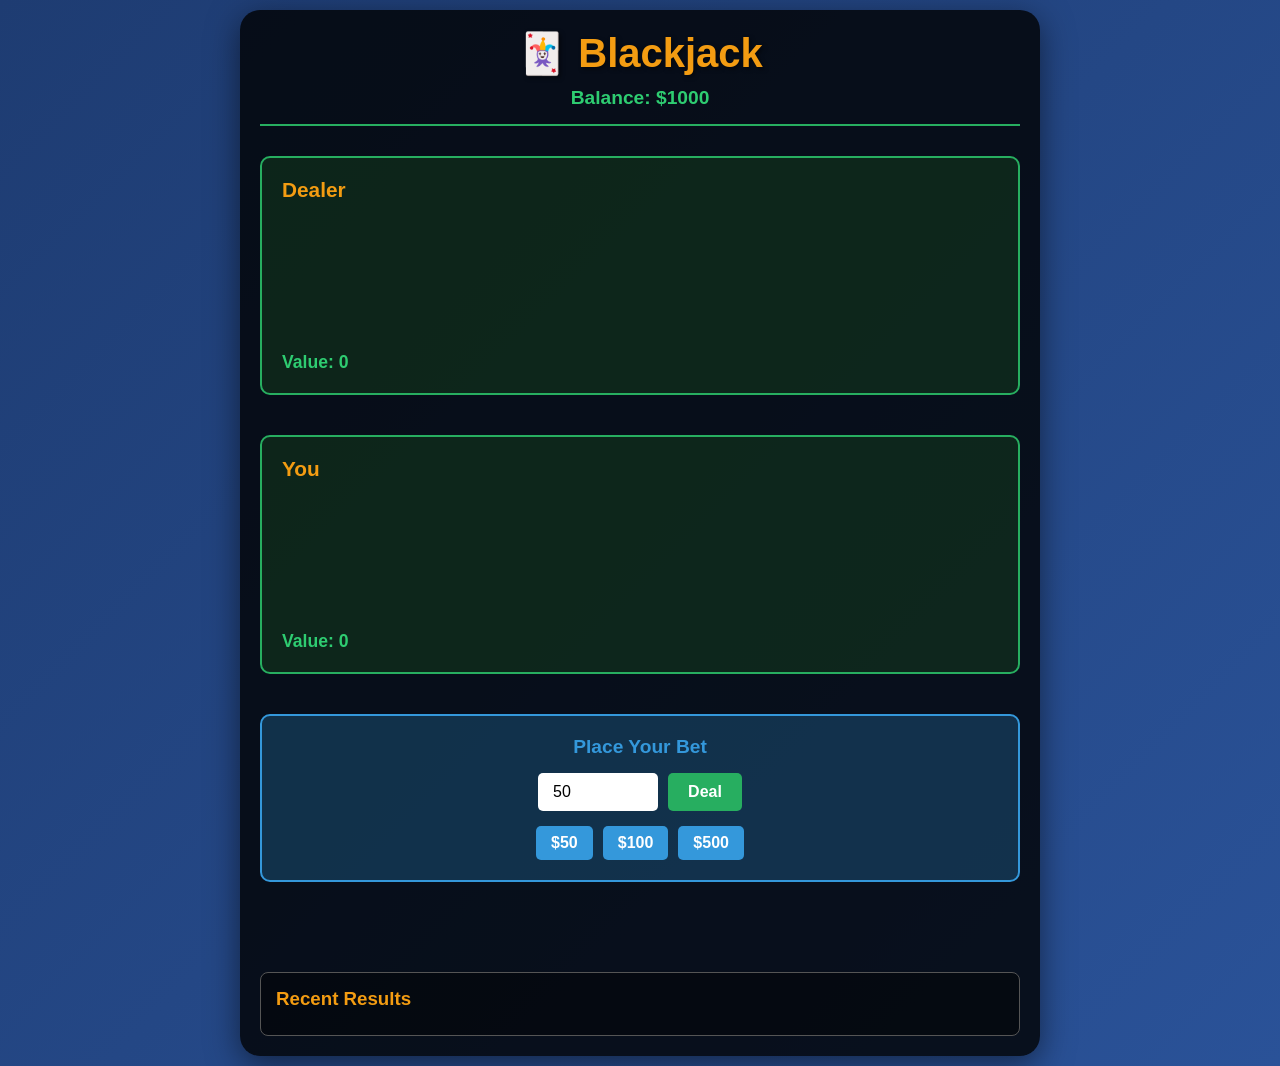
==== index.html @ cd7e7e2d "Add Blackjack game files to Ghjngg repository" ====
<!DOCTYPE html>
<html lang="en">
<head>
    <meta charset="UTF-8">
    <meta name="viewport" content="width=device-width, initial-scale=1.0">
    <title>Blackjack Game</title>
    <link rel="stylesheet" href="styles.css">
</head>
<body>
    <div class="container">
        <div class="header">
            <h1>🃏 Blackjack</h1>
            <div class="balance">
                <span>Balance: $<span id="balance">1000</span></span>
            </div>
        </div>

        <div class="game-area">
            <!-- Dealer Section -->
            <div class="dealer-section">
                <h2>Dealer</h2>
                <div class="cards dealer-cards" id="dealerCards"></div>
                <div class="hand-value">
                    Value: <span id="dealerValue">0</span>
                </div>
            </div>

            <!-- Player Section -->
            <div class="player-section">
                <h2>You</h2>
                <div class="cards player-cards" id="playerCards"></div>
                <div class="hand-value">
                    Value: <span id="playerValue">0</span>
                </div>
            </div>
        </div>

        <!-- Betting Section -->
        <div class="betting-section" id="bettingSection">
            <h3>Place Your Bet</h3>
            <div class="bet-input">
                <input type="number" id="betAmount" min="10" max="1000" value="50" step="10">
                <button onclick="placeBet()">Deal</button>
            </div>
            <div class="quick-bets">
                <button onclick="quickBet(50)">$50</button>
                <button onclick="quickBet(100)">$100</button>
                <button onclick="quickBet(500)">$500</button>
            </div>
        </div>

        <!-- Game Controls -->
        <div class="controls" id="gameControls" style="display: none;">
            <button onclick="hit()" class="btn-hit">Hit</button>
            <button onclick="stand()" class="btn-stand">Stand</button>
            <button onclick="resetGame()" class="btn-reset">New Game</button>
        </div>

        <!-- Result Message -->
        <div class="result-message" id="resultMessage"></div>

        <!-- History -->
        <div class="history">
            <h3>Recent Results</h3>
            <div id="history" class="history-list"></div>
        </div>
    </div>

    <script src="script.js"></script>
</body>
</html>
---- styles.css ----
* {
    margin: 0;
    padding: 0;
    box-sizing: border-box;
}

body {
    font-family: 'Arial', sans-serif;
    background: linear-gradient(135deg, #1e3c72 0%, #2a5298 100%);
    min-height: 100vh;
    display: flex;
    justify-content: center;
    align-items: center;
    padding: 10px;
}

.container {
    background: rgba(0, 0, 0, 0.8);
    border-radius: 20px;
    padding: 20px;
    max-width: 800px;
    width: 100%;
    box-shadow: 0 8px 32px rgba(0, 0, 0, 0.5);
    color: #fff;
}

.header {
    text-align: center;
    margin-bottom: 30px;
    border-bottom: 2px solid #27ae60;
    padding-bottom: 15px;
}

.header h1 {
    font-size: 2.5em;
    margin-bottom: 10px;
    color: #f39c12;
    text-shadow: 2px 2px 4px rgba(0, 0, 0, 0.5);
}

.balance {
    font-size: 1.2em;
    color: #2ecc71;
    font-weight: bold;
}

.game-area {
    display: flex;
    flex-direction: column;
    gap: 40px;
    margin-bottom: 40px;
}

.dealer-section,
.player-section {
    background: rgba(27, 94, 32, 0.3);
    padding: 20px;
    border-radius: 10px;
    border: 2px solid #27ae60;
}

.dealer-section h2,
.player-section h2 {
    margin-bottom: 15px;
    font-size: 1.3em;
    color: #f39c12;
}

.cards {
    display: flex;
    gap: 10px;
    flex-wrap: wrap;
    min-height: 120px;
    align-items: center;
    margin-bottom: 15px;
}

.card {
    width: 80px;
    height: 120px;
    background: #fff;
    border: 2px solid #333;
    border-radius: 8px;
    display: flex;
    align-items: center;
    justify-content: center;
    font-size: 2em;
    font-weight: bold;
    color: #000;
    box-shadow: 0 4px 8px rgba(0, 0, 0, 0.3);
    animation: slideIn 0.5s ease-out;
}

.card.hidden {
    background: linear-gradient(45deg, #c41e3a 0%, #8b0000 100%);
    color: #fff;
    font-size: 1em;
    display: flex;
    align-items: center;
    justify-content: center;
}

.card.hidden::after {
    content: "🃏";
    font-size: 3em;
}

.hand-value {
    font-size: 1.1em;
    color: #2ecc71;
    font-weight: bold;
}

@keyframes slideIn {
    from {
        opacity: 0;
        transform: translateX(-20px);
    }
    to {
        opacity: 1;
        transform: translateX(0);
    }
}

.betting-section {
    background: rgba(41, 128, 185, 0.3);
    padding: 20px;
    border-radius: 10px;
    border: 2px solid #3498db;
    margin-bottom: 20px;
    text-align: center;
}

.betting-section h3 {
    color: #3498db;
    margin-bottom: 15px;
    font-size: 1.2em;
}

.bet-input {
    display: flex;
    gap: 10px;
    margin-bottom: 15px;
    justify-content: center;
}

.bet-input input {
    padding: 10px 15px;
    border: none;
    border-radius: 5px;
    font-size: 1em;
    width: 120px;
}

.bet-input button {
    padding: 10px 20px;
    background: #27ae60;
    color: #fff;
    border: none;
    border-radius: 5px;
    font-size: 1em;
    font-weight: bold;
    cursor: pointer;
    transition: background 0.3s;
}

.bet-input button:hover {
    background: #229954;
}

.quick-bets {
    display: flex;
    gap: 10px;
    justify-content: center;
    flex-wrap: wrap;
}

.quick-bets button {
    padding: 8px 15px;
    background: #3498db;
    color: #fff;
    border: none;
    border-radius: 5px;
    cursor: pointer;
    transition: background 0.3s;
}

.quick-bets button:hover {
    background: #2980b9;
}

.controls {
    display: flex;
    gap: 15px;
    justify-content: center;
    flex-wrap: wrap;
    margin-bottom: 20px;
}

button {
    padding: 12px 25px;
    font-size: 1em;
    font-weight: bold;
    border: none;
    border-radius: 8px;
    cursor: pointer;
    transition: all 0.3s;
}

.btn-hit {
    background: #e74c3c;
    color: #fff;
}

.btn-hit:hover {
    background: #c0392b;
    transform: scale(1.05);
}

.btn-stand {
    background: #27ae60;
    color: #fff;
}

.btn-stand:hover {
    background: #229954;
    transform: scale(1.05);
}

.btn-reset {
    background: #9b59b6;
    color: #fff;
}

.btn-reset:hover {
    background: #8e44ad;
    transform: scale(1.05);
}

button:active {
    transform: scale(0.95);
}

.result-message {
    text-align: center;
    font-size: 1.5em;
    font-weight: bold;
    margin-bottom: 20px;
    padding: 15px;
    border-radius: 8px;
    min-height: 50px;
    display: flex;
    align-items: center;
    justify-content: center;
}

.result-message.win {
    background: rgba(46, 204, 113, 0.3);
    color: #2ecc71;
    border: 2px solid #2ecc71;
}

.result-message.loss {
    background: rgba(231, 76, 60, 0.3);
    color: #e74c3c;
    border: 2px solid #e74c3c;
}

.result-message.draw {
    background: rgba(241, 196, 15, 0.3);
    color: #f39c12;
    border: 2px solid #f39c12;
}

.result-message.blackjack {
    background: rgba(155, 89, 182, 0.3);
    color: #9b59b6;
    border: 2px solid #9b59b6;
}

.history {
    background: rgba(0, 0, 0, 0.4);
    padding: 15px;
    border-radius: 8px;
    border: 1px solid #555;
}

.history h3 {
    color: #f39c12;
    margin-bottom: 10px;
}

.history-list {
    max-height: 150px;
    overflow-y: auto;
}

.history-item {
    padding: 8px;
    margin: 5px 0;
    background: rgba(255, 255, 255, 0.1);
    border-radius: 5px;
    font-size: 0.9em;
    color: #bdc3c7;
}

.history-item.win {
    color: #2ecc71;
    border-left: 3px solid #2ecc71;
    padding-left: 12px;
}

.history-item.loss {
    color: #e74c3c;
    border-left: 3px solid #e74c3c;
    padding-left: 12px;
}

.history-item.draw {
    color: #f39c12;
    border-left: 3px solid #f39c12;
    padding-left: 12px;
}

/* Responsive Design for iPad */
@media (max-width: 768px) {
    .container {
        padding: 15px;
    }

    .header h1 {
        font-size: 2em;
    }

    .card {
        width: 70px;
        height: 100px;
        font-size: 1.5em;
    }

    .game-area {
        gap: 30px;
    }

    button {
        padding: 10px 20px;
        font-size: 0.95em;
    }

    .bet-input input {
        width: 100px;
    }
}

@media (max-width: 480px) {
    .header h1 {
        font-size: 1.5em;
    }

    .card {
        width: 60px;
        height: 85px;
        font-size: 1.2em;
    }

    button {
        padding: 8px 15px;
        font-size: 0.9em;
    }

    .controls {
        flex-direction: column;
    }

    .controls button {
        width: 100%;
    }

    .quick-bets button {
        flex: 1;
        min-width: 60px;
    }
}
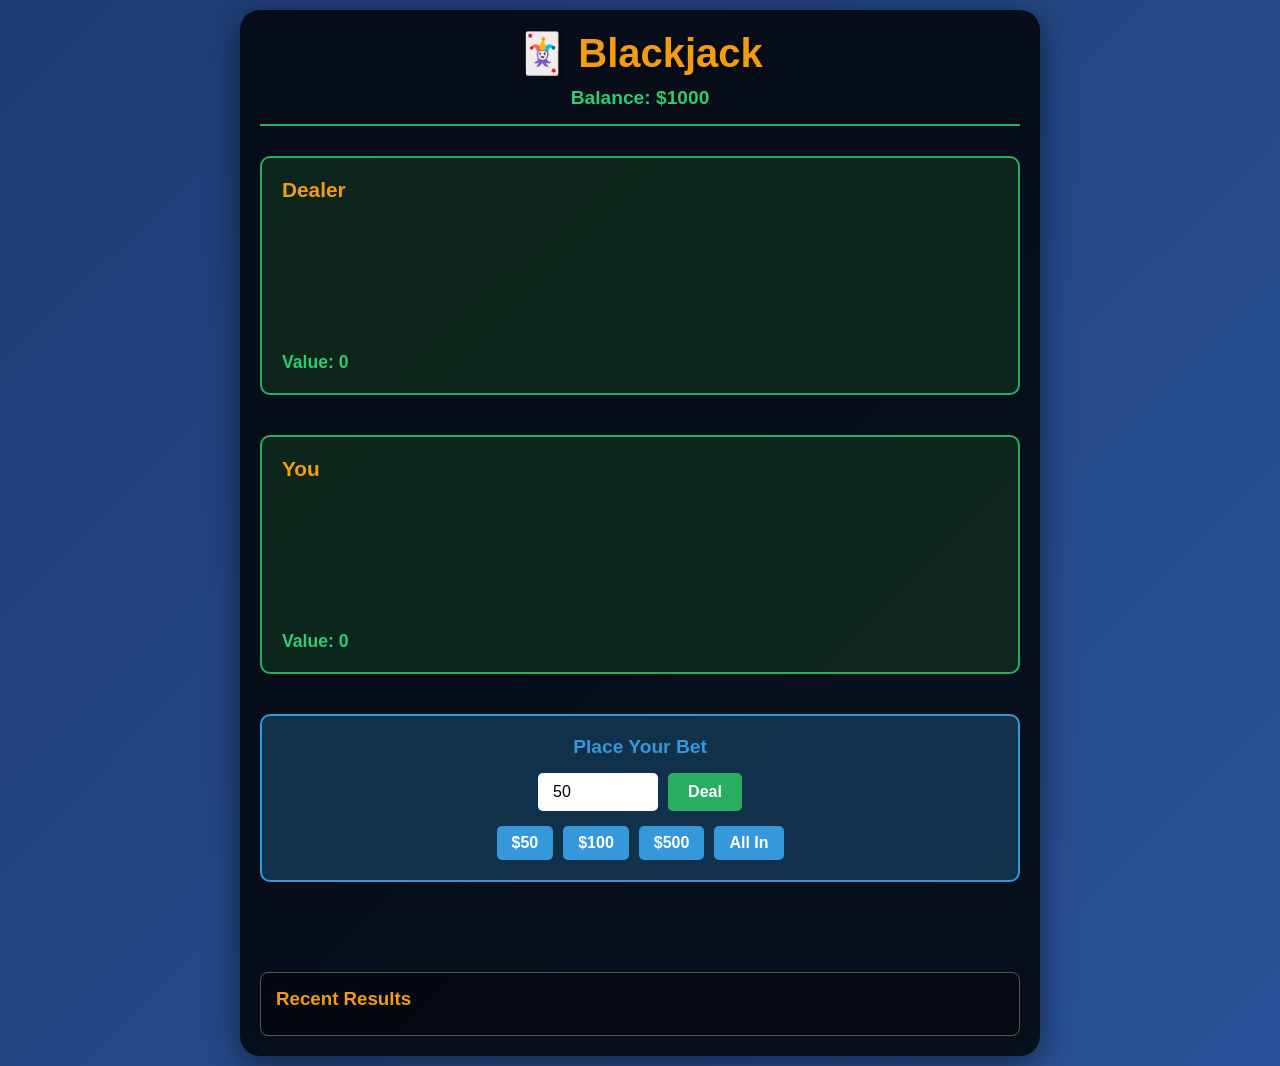
==== commit 46cbae37: "Add All In button to betting section" ====
--- a/index.html
+++ b/index.html
@@ -46,6 +46,7 @@
                 <button onclick="quickBet(50)">$50</button>
                 <button onclick="quickBet(100)">$100</button>
                 <button onclick="quickBet(500)">$500</button>
+                <button onclick="allIn()" class="btn-all-in">All In</button>
             </div>
         </div>
 
@@ -68,4 +69,4 @@
 
     <script src="script.js"></script>
 </body>
-</html>+</html>
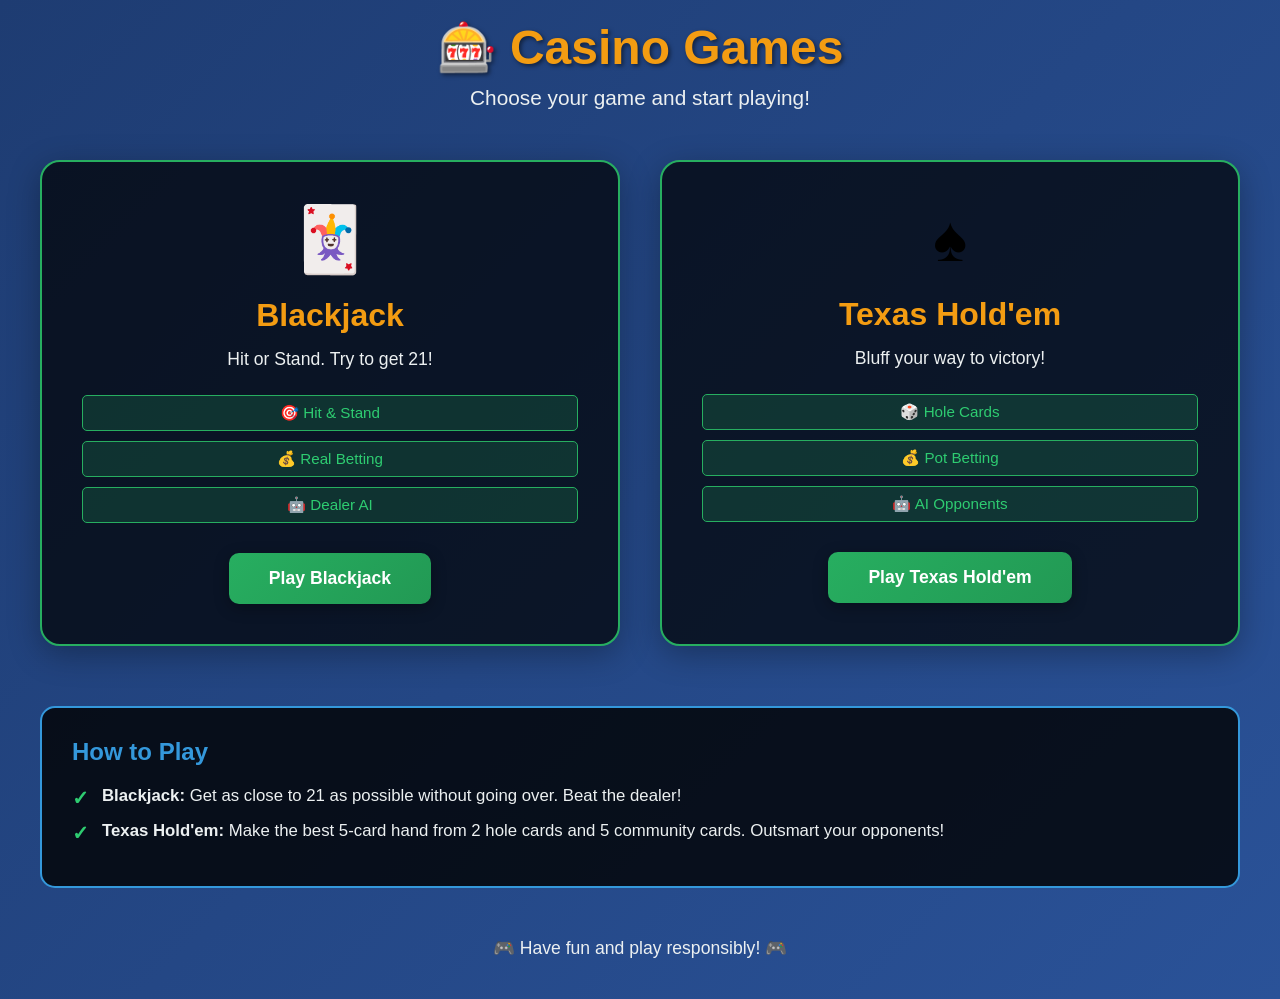
==== commit 4b6f6015: "Replace index.html with home page - main entry point" ====
--- a/index.html
+++ b/index.html
@@ -3,70 +3,49 @@
 <head>
     <meta charset="UTF-8">
     <meta name="viewport" content="width=device-width, initial-scale=1.0">
-    <title>Blackjack Game</title>
-    <link rel="stylesheet" href="styles.css">
+    <title>Casino Games</title>
+    <link rel="stylesheet" href="home-styles.css">
 </head>
 <body>
     <div class="container">
         <div class="header">
-            <h1>🃏 Blackjack</h1>
-            <div class="balance">
-                <span>Balance: $<span id="balance">1000</span></span>
+            <h1>🎰 Casino Games</h1>
+            <p>Choose your game and start playing!</p>
+        </div>
+        <div class="games-grid">
+            <div class="game-card">
+                <div class="game-icon">🃏</div>
+                <h2>Blackjack</h2>
+                <p>Hit or Stand. Try to get 21!</p>
+                <div class="game-features">
+                    <span>🎯 Hit & Stand</span>
+                    <span>💰 Real Betting</span>
+                    <span>🤖 Dealer AI</span>
+                </div>
+                <a href="blackjack.html" class="play-btn">Play Blackjack</a>
+            </div>
+            <div class="game-card">
+                <div class="game-icon">♠️</div>
+                <h2>Texas Hold'em</h2>
+                <p>Bluff your way to victory!</p>
+                <div class="game-features">
+                    <span>🎲 Hole Cards</span>
+                    <span>💰 Pot Betting</span>
+                    <span>🤖 AI Opponents</span>
+                </div>
+                <a href="holdem.html" class="play-btn">Play Texas Hold'em</a>
             </div>
         </div>
-
-        <div class="game-area">
-            <!-- Dealer Section -->
-            <div class="dealer-section">
-                <h2>Dealer</h2>
-                <div class="cards dealer-cards" id="dealerCards"></div>
-                <div class="hand-value">
-                    Value: <span id="dealerValue">0</span>
-                </div>
-            </div>
-
-            <!-- Player Section -->
-            <div class="player-section">
-                <h2>You</h2>
-                <div class="cards player-cards" id="playerCards"></div>
-                <div class="hand-value">
-                    Value: <span id="playerValue">0</span>
-                </div>
-            </div>
+        <div class="info-section">
+            <h3>How to Play</h3>
+            <ul>
+                <li><strong>Blackjack:</strong> Get as close to 21 as possible without going over. Beat the dealer!</li>
+                <li><strong>Texas Hold'em:</strong> Make the best 5-card hand from 2 hole cards and 5 community cards. Outsmart your opponents!</li>
+            </ul>
         </div>
-
-        <!-- Betting Section -->
-        <div class="betting-section" id="bettingSection">
-            <h3>Place Your Bet</h3>
-            <div class="bet-input">
-                <input type="number" id="betAmount" min="10" max="1000" value="50" step="10">
-                <button onclick="placeBet()">Deal</button>
-            </div>
-            <div class="quick-bets">
-                <button onclick="quickBet(50)">$50</button>
-                <button onclick="quickBet(100)">$100</button>
-                <button onclick="quickBet(500)">$500</button>
-                <button onclick="allIn()" class="btn-all-in">All In</button>
-            </div>
-        </div>
-
-        <!-- Game Controls -->
-        <div class="controls" id="gameControls" style="display: none;">
-            <button onclick="hit()" class="btn-hit">Hit</button>
-            <button onclick="stand()" class="btn-stand">Stand</button>
-            <button onclick="resetGame()" class="btn-reset">New Game</button>
-        </div>
-
-        <!-- Result Message -->
-        <div class="result-message" id="resultMessage"></div>
-
-        <!-- History -->
-        <div class="history">
-            <h3>Recent Results</h3>
-            <div id="history" class="history-list"></div>
+        <div class="footer">
+            <p>🎮 Have fun and play responsibly! 🎮</p>
         </div>
     </div>
-
-    <script src="script.js"></script>
 </body>
-</html>
+</html>
--- a/home-styles.css
+++ b/home-styles.css
@@ -0,0 +1,191 @@
+* {
+    margin: 0;
+    padding: 0;
+    box-sizing: border-box;
+}
+
+body {
+    font-family: 'Arial', sans-serif;
+    background: linear-gradient(135deg, #1e3c72 0%, #2a5298 100%);
+    min-height: 100vh;
+    padding: 20px;
+}
+
+.container {
+    max-width: 1200px;
+    margin: 0 auto;
+}
+
+.header {
+    text-align: center;
+    margin-bottom: 50px;
+    color: #fff;
+}
+
+.header h1 {
+    font-size: 3em;
+    margin-bottom: 10px;
+    text-shadow: 2px 2px 4px rgba(0, 0, 0, 0.5);
+    color: #f39c12;
+}
+
+.header p {
+    font-size: 1.3em;
+    color: #ecf0f1;
+}
+
+.games-grid {
+    display: grid;
+    grid-template-columns: repeat(auto-fit, minmax(300px, 1fr));
+    gap: 40px;
+    margin-bottom: 60px;
+}
+
+.game-card {
+    background: rgba(0, 0, 0, 0.7);
+    border-radius: 20px;
+    padding: 40px;
+    text-align: center;
+    border: 2px solid #27ae60;
+    transition: all 0.3s ease;
+    box-shadow: 0 8px 32px rgba(0, 0, 0, 0.3);
+}
+
+.game-card:hover {
+    transform: translateY(-10px);
+    box-shadow: 0 15px 50px rgba(0, 0, 0, 0.5);
+    border-color: #f39c12;
+}
+
+.game-icon {
+    font-size: 4em;
+    margin-bottom: 20px;
+    animation: float 3s ease-in-out infinite;
+}
+
+@keyframes float {
+    0%, 100% {
+        transform: translateY(0px);
+    }
+    50% {
+        transform: translateY(-20px);
+    }
+}
+
+.game-card h2 {
+    font-size: 2em;
+    color: #f39c12;
+    margin-bottom: 15px;
+}
+
+.game-card p {
+    color: #ecf0f1;
+    font-size: 1.1em;
+    margin-bottom: 25px;
+}
+
+.game-features {
+    display: flex;
+    flex-direction: column;
+    gap: 10px;
+    margin-bottom: 30px;
+}
+
+.game-features span {
+    background: rgba(39, 174, 96, 0.2);
+    color: #2ecc71;
+    padding: 8px 15px;
+    border-radius: 5px;
+    font-size: 0.95em;
+    border: 1px solid #27ae60;
+}
+
+.play-btn {
+    display: inline-block;
+    background: linear-gradient(135deg, #27ae60, #229954);
+    color: #fff;
+    text-decoration: none;
+    padding: 15px 40px;
+    border-radius: 10px;
+    font-size: 1.1em;
+    font-weight: bold;
+    transition: all 0.3s ease;
+    border: none;
+    cursor: pointer;
+    box-shadow: 0 4px 15px rgba(0, 0, 0, 0.3);
+}
+
+.play-btn:hover {
+    background: linear-gradient(135deg, #229954, #1e8449);
+    transform: scale(1.05);
+    box-shadow: 0 6px 20px rgba(0, 0, 0, 0.4);
+}
+
+.play-btn:active {
+    transform: scale(0.95);
+}
+
+.info-section {
+    background: rgba(0, 0, 0, 0.8);
+    border-radius: 15px;
+    padding: 30px;
+    margin-bottom: 30px;
+    border: 2px solid #3498db;
+}
+
+.info-section h3 {
+    color: #3498db;
+    font-size: 1.5em;
+    margin-bottom: 20px;
+}
+
+.info-section ul {
+    list-style: none;
+    padding: 0;
+}
+
+.info-section li {
+    color: #ecf0f1;
+    font-size: 1.05em;
+    margin-bottom: 15px;
+    padding-left: 30px;
+    position: relative;
+}
+
+.info-section li:before {
+    content: "✓";
+    position: absolute;
+    left: 0;
+    color: #2ecc71;
+    font-weight: bold;
+    font-size: 1.2em;
+}
+
+.footer {
+    text-align: center;
+    color: #ecf0f1;
+    font-size: 1.1em;
+    padding: 20px;
+}
+
+@media (max-width: 768px) {
+    .header h1 {
+        font-size: 2em;
+    }
+    .header p {
+        font-size: 1em;
+    }
+    .games-grid {
+        grid-template-columns: 1fr;
+        gap: 20px;
+    }
+    .game-card {
+        padding: 25px;
+    }
+    .game-icon {
+        font-size: 3em;
+    }
+    .game-card h2 {
+        font-size: 1.5em;
+    }
+}
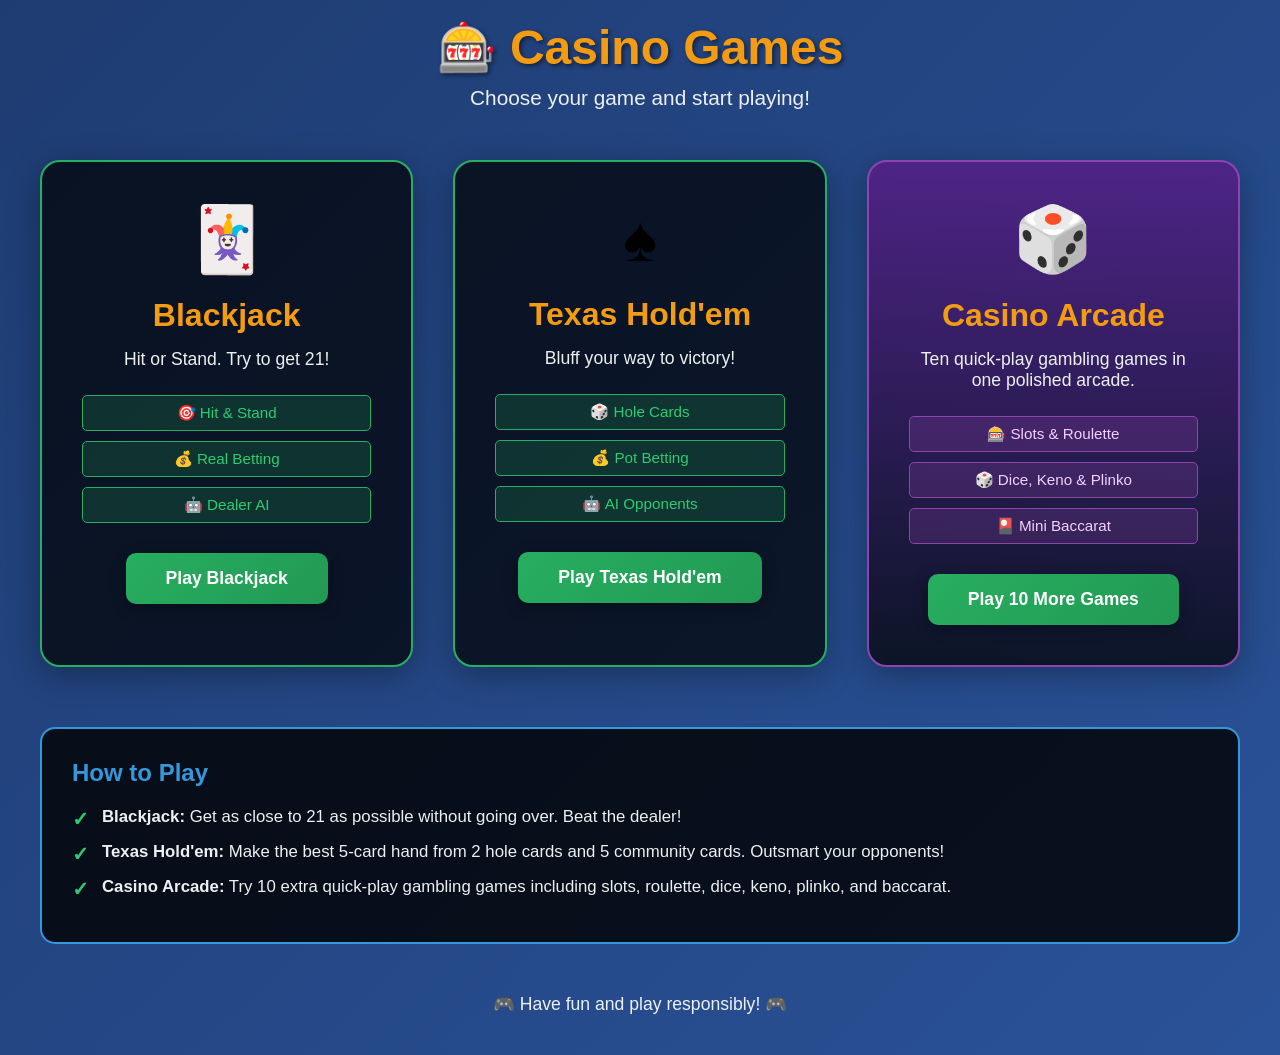
==== commit 208bdd43: "Fix holdem flow and add casino arcade" ====
--- a/index.html
+++ b/index.html
@@ -35,12 +35,24 @@
                 </div>
                 <a href="holdem.html" class="play-btn">Play Texas Hold'em</a>
             </div>
+            <div class="game-card arcade-card-home">
+                <div class="game-icon">🎲</div>
+                <h2>Casino Arcade</h2>
+                <p>Ten quick-play gambling games in one polished arcade.</p>
+                <div class="game-features">
+                    <span>🎰 Slots & Roulette</span>
+                    <span>🎲 Dice, Keno & Plinko</span>
+                    <span>🎴 Mini Baccarat</span>
+                </div>
+                <a href="casino-arcade.html" class="play-btn">Play 10 More Games</a>
+            </div>
         </div>
         <div class="info-section">
             <h3>How to Play</h3>
             <ul>
                 <li><strong>Blackjack:</strong> Get as close to 21 as possible without going over. Beat the dealer!</li>
                 <li><strong>Texas Hold'em:</strong> Make the best 5-card hand from 2 hole cards and 5 community cards. Outsmart your opponents!</li>
+                <li><strong>Casino Arcade:</strong> Try 10 extra quick-play gambling games including slots, roulette, dice, keno, plinko, and baccarat.</li>
             </ul>
         </div>
         <div class="footer">
@@ -48,4 +60,4 @@
         </div>
     </div>
 </body>
-</html>+</html>
--- a/home-styles.css
+++ b/home-styles.css
@@ -188,4 +188,14 @@
     .game-card h2 {
         font-size: 1.5em;
     }
-}+}
+.arcade-card-home {
+    border-color: #8e44ad;
+    background: linear-gradient(180deg, rgba(88, 28, 135, 0.82), rgba(0, 0, 0, 0.72));
+}
+
+.arcade-card-home .game-features span {
+    color: #f5d0fe;
+    border-color: #8e44ad;
+    background: rgba(142, 68, 173, 0.24);
+}
